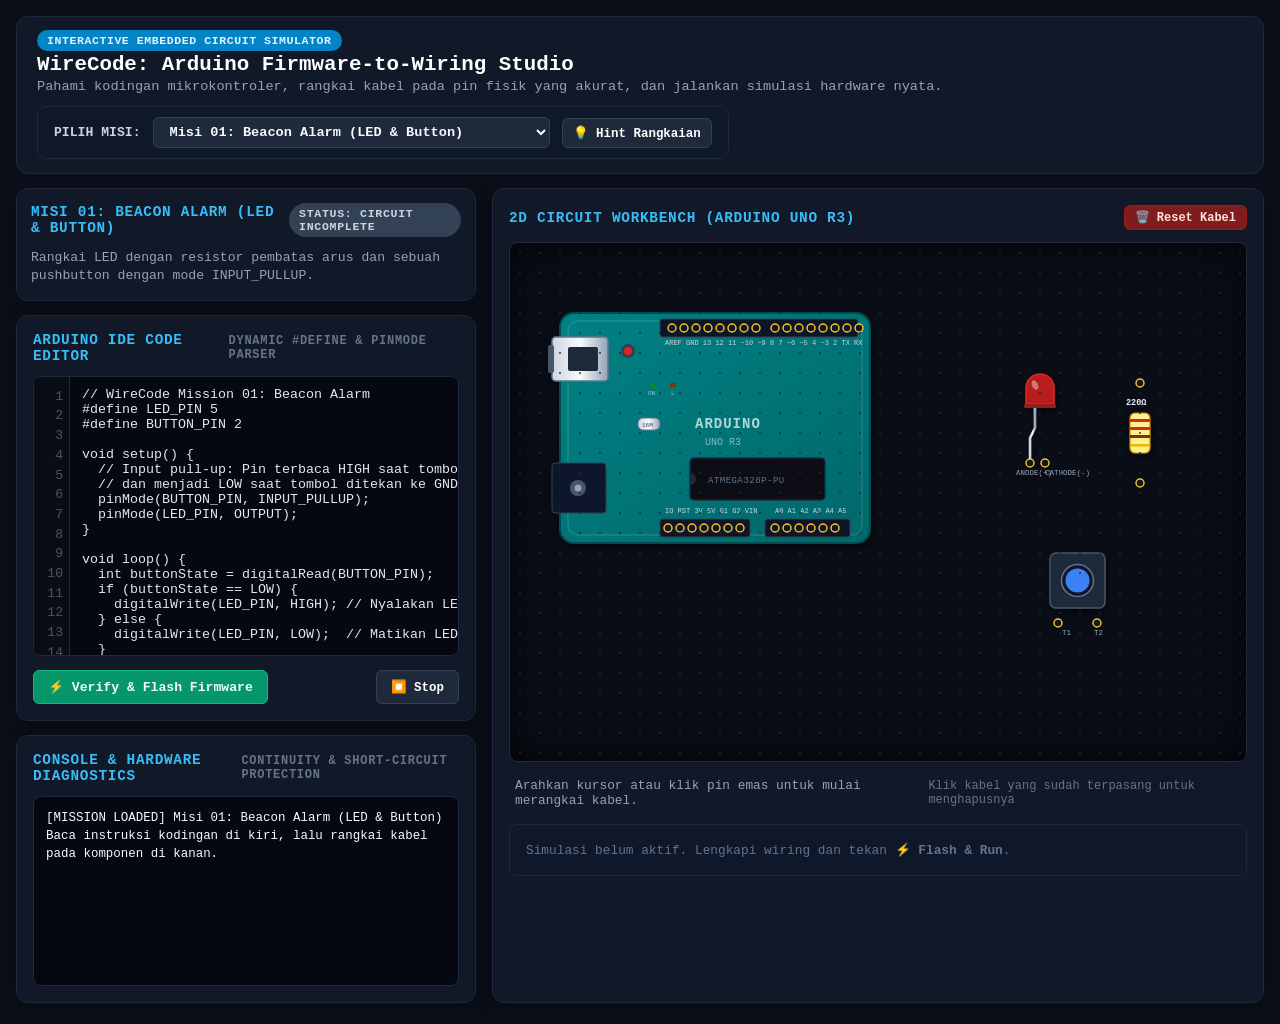
==== index.html @ 7967bbc0 "feat: complete WireCode simulator with accurate Arduino Uno R3, netlist graph validation, dynamic fi" ====
<!DOCTYPE html>
<html lang="en">
<head>
  <meta charset="UTF-8" />
  <meta name="viewport" content="width=device-width, initial-scale=1.0" />
  <title>WireCode — Arduino Firmware-to-Wiring Puzzle Simulator</title>
  <link rel="stylesheet" href="css/style.css" />
</head>
<body>

  <!-- Top Header Navigation -->
  <header>
    <div>
      <span class="brand-badge">INTERACTIVE EMBEDDED CIRCUIT SIMULATOR</span>
      <h1>WireCode: Arduino Firmware-to-Wiring Studio</h1>
      <p style="font-size: 0.85rem; color: var(--text-muted); margin-top: 3px;">
        Pahami kodingan mikrokontroler, rangkai kabel pada pin fisik yang akurat, dan jalankan simulasi hardware nyata.
      </p>
    </div>

    <!-- Mission Selector -->
    <div class="mission-bar">
      <span style="font-size: 0.82rem; color: #cbd5e1; font-weight: bold;">PILIH MISI:</span>
      <select id="mission-select">
        <option value="0">Misi 01: Beacon Alarm (LED & Button)</option>
        <option value="1">Misi 02: Parking Radar (HC-SR04 Ultrasonic)</option>
        <option value="2">Misi 03: Automatic Gate (SG90 Servo & PIR)</option>
      </select>
      <button id="btn-hint" style="padding: 6px 10px; font-size: 0.78rem;">💡 Hint Rangkaian</button>
    </div>
  </header>

  <!-- Main Grid: Left Code/Diagnostics + Right Workbench -->
  <div class="main-grid">

    <!-- LEFT COLUMN: Firmware Editor & Hardware Diagnostics -->
    <div style="display: flex; flex-direction: column; gap: 14px;">
      
      <!-- Mission Objectives Card -->
      <div class="card" style="padding: 14px;">
        <div class="card-title">
          <span id="mission-title">Misi 01: Beacon Alarm (LED & Button)</span>
          <span class="status-badge unverified" id="sim-status-badge">STATUS: CIRCUIT INCOMPLETE</span>
        </div>
        <p id="mission-summary" style="font-size: 0.82rem; color: var(--text-muted); line-height: 1.4;">
          Rangkai LED dengan resistor pembatas arus dan sebuah pushbutton dengan mode INPUT_PULLUP.
        </p>
      </div>

      <!-- Code Editor Card -->
      <div class="card">
        <div class="card-title">
          <span>Arduino IDE Code Editor</span>
          <span style="font-size: 0.75rem; color: #64748b;">Dynamic #define & pinMode Parser</span>
        </div>

        <div class="editor-container">
          <div class="line-numbers" id="line-numbers">1</div>
          <textarea id="code-editor" spellcheck="false"></textarea>
        </div>

        <div style="display: flex; gap: 10px; justify-content: space-between; align-items: center; margin-top: 2px;">
          <button class="btn-primary" id="btn-flash">
            ⚡ Verify & Flash Firmware
          </button>
          <button id="btn-stop" style="font-size: 0.78rem;">
            ⏹️ Stop
          </button>
        </div>
      </div>

      <!-- Hardware & Firmware Diagnostics Console -->
      <div class="card">
        <div class="card-title">
          <span>Console & Hardware Diagnostics</span>
          <span style="font-size: 0.75rem; color: #64748b;">Continuity & Short-Circuit Protection</span>
        </div>
        <div class="console-box" id="console-output"></div>
      </div>
    </div>

    <!-- RIGHT COLUMN: Interactive Circuit Workbench -->
    <div style="display: flex; flex-direction: column; gap: 14px;">
      <div class="card" style="flex: 1;">
        <div class="card-title">
          <span>2D Circuit Workbench (Arduino Uno R3)</span>
          <div style="display: flex; gap: 8px;">
            <button id="btn-clear-wires" class="btn-danger" style="padding: 4px 10px; font-size: 0.75rem;">
              🗑️ Reset Kabel
            </button>
          </div>
        </div>

        <!-- Workbench SVG Canvas -->
        <div class="workbench-wrap">
          <div class="workbench-grid"></div>
          <svg id="workbench-svg"></svg>
        </div>

        <!-- Status & Tooltip Banner -->
        <div style="display: flex; justify-content: space-between; align-items: center; font-size: 0.8rem; padding: 4px 6px; color: var(--text-muted);">
          <span id="hover-info">Arahkan kursor atau klik pin emas untuk mulai merangkai kabel.</span>
          <span style="font-size: 0.75rem; color: #64748b;">Klik kabel yang sudah terpasang untuk menghapusnya</span>
        </div>

        <!-- Interactive Simulation Controls Area -->
        <div class="sim-controls-panel" id="sim-controls-area"></div>
      </div>
    </div>
  </div>

  <!-- Scripts in dependency order -->
  <script src="js/hardware/boards.js"></script>
  <script src="js/hardware/components.js"></script>
  <script src="js/engine/circuit.js"></script>
  <script src="js/engine/validator.js"></script>
  <script src="js/engine/simulation.js"></script>
  <script src="js/missions/missions.js"></script>
  <script src="js/ui/workbench.js"></script>
  <script src="js/app.js"></script>
</body>
</html>
---- css/style.css ----
:root {
  --bg: #0b0f19;
  --panel: #111827;
  --panel-alt: #0f172a;
  --border: #1e293b;
  --accent: #38bdf8;
  --accent-hover: #0284c7;
  --red: #f87171;
  --green: #4ade80;
  --yellow: #fbbf24;
  --text: #f8fafc;
  --text-muted: #94a3b8;
}

* {
  box-sizing: border-box;
  margin: 0;
  padding: 0;
  font-family: -apple-system, BlinkMacSystemFont, "Segoe UI", Roboto, monospace;
}

body {
  background: var(--bg);
  color: var(--text);
  padding: 16px;
  min-height: 100vh;
  display: flex;
  flex-direction: column;
  gap: 14px;
}

/* Header */
header {
  background: var(--panel);
  border: 1px solid var(--border);
  border-radius: 12px;
  padding: 14px 20px;
  display: flex;
  justify-content: space-between;
  align-items: center;
  flex-wrap: wrap;
  gap: 12px;
}

.brand-badge {
  background: #0284c7;
  color: #e0f2fe;
  font-size: 0.72rem;
  font-weight: bold;
  padding: 4px 10px;
  border-radius: 9999px;
  letter-spacing: 0.05em;
}

h1 {
  font-size: 1.3rem;
  font-weight: 700;
  color: #fff;
  margin-top: 4px;
}

/* Mission Select Dropdown */
.mission-bar {
  display: flex;
  align-items: center;
  gap: 12px;
  background: var(--panel-alt);
  padding: 10px 16px;
  border: 1px solid var(--border);
  border-radius: 10px;
}

select#mission-select {
  background: #1e293b;
  border: 1px solid #334155;
  color: #f8fafc;
  padding: 6px 12px;
  border-radius: 6px;
  font-size: 0.85rem;
  font-weight: 600;
  outline: none;
  cursor: pointer;
}

/* Main Split Workspace */
.main-grid {
  display: grid;
  grid-template-columns: 460px 1fr;
  gap: 16px;
  flex: 1;
}

@media (max-width: 1100px) {
  .main-grid {
    grid-template-columns: 1fr;
  }
}

/* Card */
.card {
  background: var(--panel);
  border: 1px solid var(--border);
  border-radius: 12px;
  padding: 16px;
  display: flex;
  flex-direction: column;
  gap: 12px;
  box-shadow: 0 4px 20px rgba(0, 0, 0, 0.3);
}

.card-title {
  font-size: 0.9rem;
  font-weight: 600;
  color: var(--accent);
  text-transform: uppercase;
  letter-spacing: 0.05em;
  display: flex;
  justify-content: space-between;
  align-items: center;
}

/* Code Editor Area */
.editor-container {
  display: flex;
  background: #050811;
  border: 1px solid #1e293b;
  border-radius: 8px;
  height: 280px;
  overflow: hidden;
  font-family: "Fira Code", monospace;
  font-size: 0.82rem;
  line-height: 1.5;
}

.line-numbers {
  width: 36px;
  padding: 10px 6px;
  text-align: right;
  color: #475569;
  background: #090d16;
  border-right: 1px solid #1e293b;
  user-select: none;
  overflow: hidden;
  white-space: pre;
}

textarea#code-editor {
  flex: 1;
  background: transparent;
  color: #e2e8f0;
  padding: 10px 12px;
  border: none;
  outline: none;
  resize: none;
  white-space: pre;
  tab-size: 2;
}

/* Console Diagnostics Output */
.console-box {
  background: #050811;
  border: 1px solid #1e293b;
  border-radius: 8px;
  padding: 12px;
  height: 190px;
  overflow-y: auto;
  font-family: monospace;
  font-size: 0.78rem;
  line-height: 1.45;
}

/* SVG Workbench */
.workbench-wrap {
  position: relative;
  width: 100%;
  height: 520px;
  background: #090d16;
  border: 1px solid #1e293b;
  border-radius: 8px;
  overflow: hidden;
  box-shadow: inset 0 0 40px rgba(0, 0, 0, 0.7);
}

.workbench-grid {
  position: absolute;
  width: 100%;
  height: 100%;
  background-image: radial-gradient(#1e293b 1px, transparent 1px);
  background-size: 20px 20px;
  pointer-events: none;
  opacity: 0.7;
}

svg#workbench-svg {
  width: 100%;
  height: 100%;
  display: block;
}

/* Pin interaction */
.pin-target {
  cursor: pointer;
  transition: all 0.15s ease;
}

.pin-target:hover circle.pin-glow {
  opacity: 0.6;
  r: 12;
}

.pin-target:hover circle.pin-core {
  fill: #facc15 !important;
  stroke: #ffffff !important;
}

/* Status Badges */
.status-badge {
  font-size: 0.72rem;
  font-weight: bold;
  padding: 4px 10px;
  border-radius: 9999px;
  text-transform: uppercase;
}
.status-badge.unverified { background: #334155; color: #cbd5e1; }
.status-badge.idle { background: #1e293b; color: #94a3b8; }
.status-badge.success { background: #065f46; color: #a7f3d0; animation: pulse-green 1.5s infinite alternate; }
.status-badge.error { background: #7f1d1d; color: #fecaca; }

@keyframes pulse-green {
  0% { box-shadow: 0 0 0 rgba(74, 222, 128, 0.4); }
  100% { box-shadow: 0 0 12px rgba(74, 222, 128, 0.8); }
}

/* Buttons */
button {
  background: #1e293b;
  border: 1px solid #334155;
  color: #fff;
  padding: 8px 14px;
  border-radius: 6px;
  font-size: 0.82rem;
  font-weight: 600;
  cursor: pointer;
  transition: all 0.15s ease;
  display: inline-flex;
  align-items: center;
  gap: 6px;
}

button:hover {
  background: #334155;
  border-color: var(--accent);
}

button.btn-primary {
  background: #059669;
  border-color: #10b981;
  color: #ecfdf5;
}
button.btn-primary:hover {
  background: #047857;
}

button.btn-danger {
  background: #7f1d1d;
  border-color: #991b1b;
  color: #fee2e2;
}
button.btn-danger:hover {
  background: #991b1b;
}

/* Sim Controls Area */
.sim-controls-panel {
  background: #0f172a;
  border: 1px solid #1e293b;
  border-radius: 8px;
  padding: 12px 16px;
  min-height: 52px;
  display: flex;
  align-items: center;
}
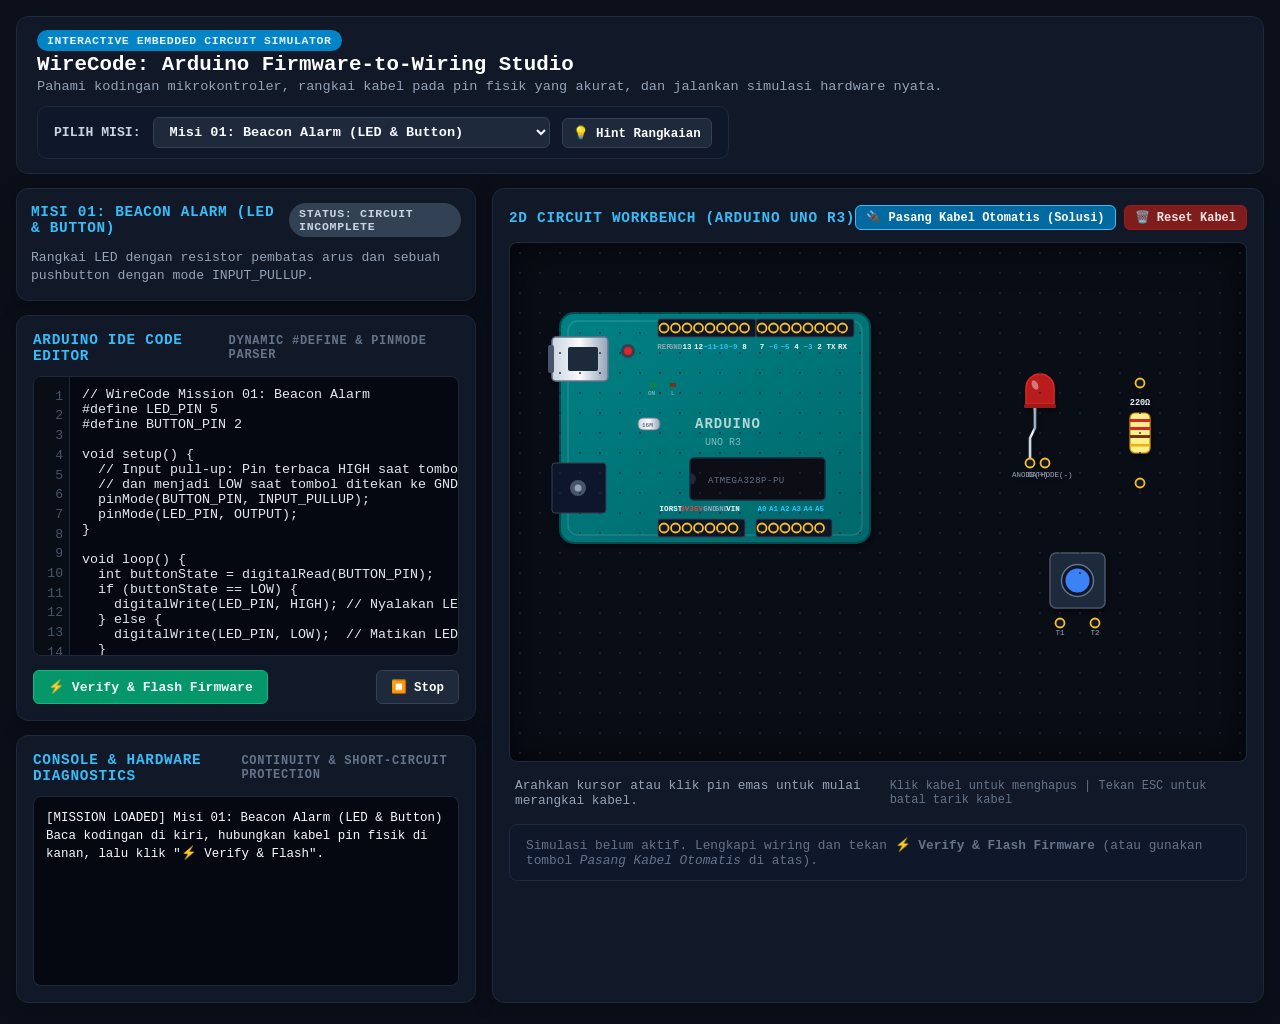
==== commit abdb3c83: "fix: enlarge pin hitboxes to 32px with solid click detection, add green pulse selection state, and p" ====
--- a/index.html
+++ b/index.html
@@ -85,6 +85,9 @@
         <div class="card-title">
           <span>2D Circuit Workbench (Arduino Uno R3)</span>
           <div style="display: flex; gap: 8px;">
+            <button id="btn-autowire" style="padding: 4px 10px; font-size: 0.75rem; background: #0369a1; border-color: #38bdf8;">
+              🔌 Pasang Kabel Otomatis (Solusi)
+            </button>
             <button id="btn-clear-wires" class="btn-danger" style="padding: 4px 10px; font-size: 0.75rem;">
               🗑️ Reset Kabel
             </button>
@@ -100,7 +103,7 @@
         <!-- Status & Tooltip Banner -->
         <div style="display: flex; justify-content: space-between; align-items: center; font-size: 0.8rem; padding: 4px 6px; color: var(--text-muted);">
           <span id="hover-info">Arahkan kursor atau klik pin emas untuk mulai merangkai kabel.</span>
-          <span style="font-size: 0.75rem; color: #64748b;">Klik kabel yang sudah terpasang untuk menghapusnya</span>
+          <span style="font-size: 0.75rem; color: #64748b;">Klik kabel untuk menghapus | Tekan ESC untuk batal tarik kabel</span>
         </div>
 
         <!-- Interactive Simulation Controls Area -->
